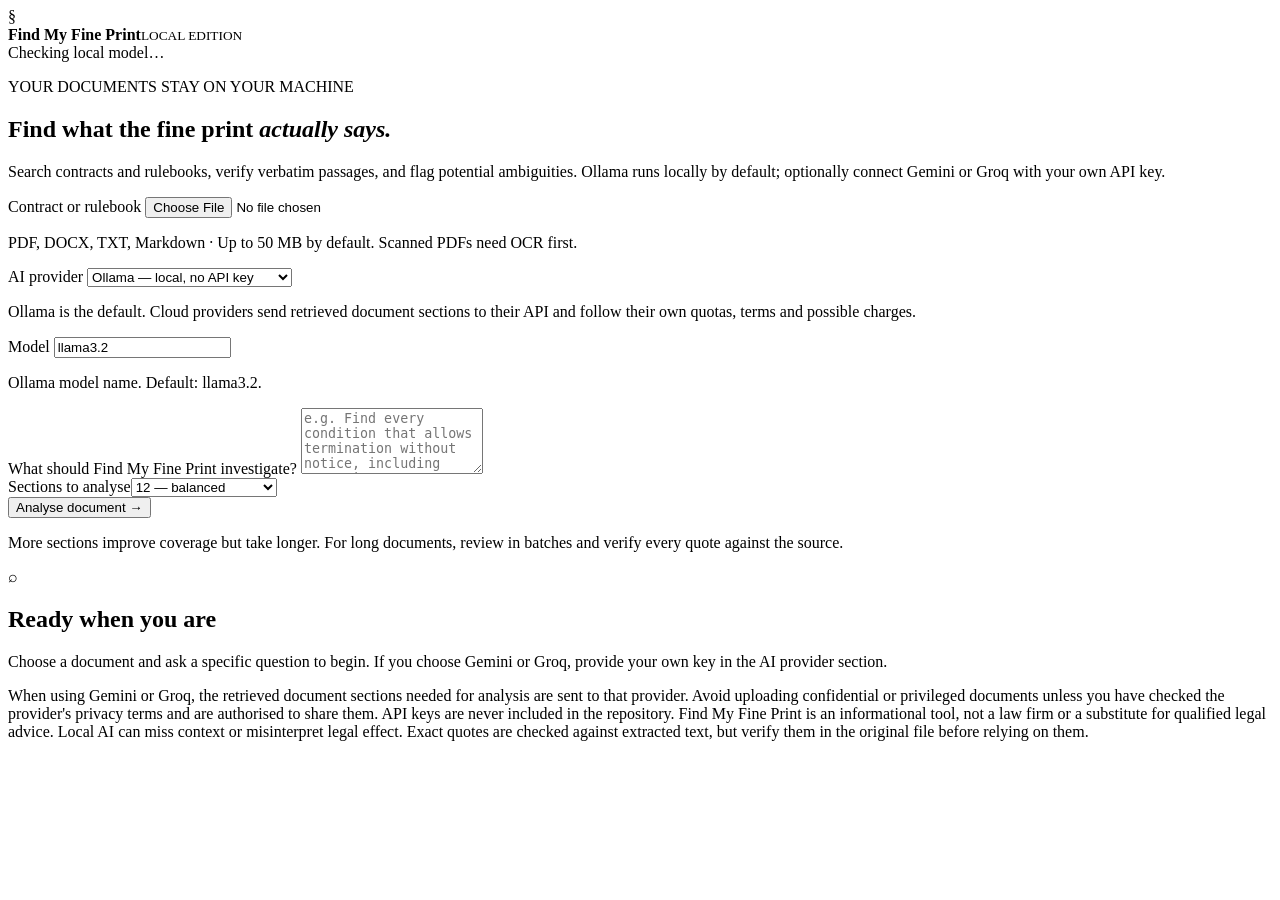
==== templates/index.html @ a8e7cacc "Add Find My Fine Print document analysis interface" ====
<!doctype html>
<html lang="en">
<head>
<meta charset="utf-8"><meta name="viewport" content="width=device-width,initial-scale=1">
<title>Find My Fine Print — Contract & Rulebook Analysis</title>
<link rel="stylesheet" href="/static/style.css">
</head>
<body>
<header><div class="brand"><span class="mark">§</span><div><strong>Find My Fine Print</strong><small>LOCAL EDITION</small></div></div><div id="health" class="health">Checking local model…</div></header>
<main>
<section class="hero"><p class="eyebrow">YOUR DOCUMENTS STAY ON YOUR MACHINE</p><h1>Find what the fine print <em>actually says.</em></h1><p>Search contracts and rulebooks, verify verbatim passages, and flag potential ambiguities. Ollama runs locally by default; optionally connect Gemini or Groq with your own API key.</p></section>
<section class="workspace">
<form id="form">
<label for="file">Contract or rulebook</label>
<input id="file" name="file" type="file" accept=".pdf,.docx,.txt,.md,.text" required>
<p class="hint">PDF, DOCX, TXT, Markdown · Up to 50 MB by default. Scanned PDFs need OCR first.</p>
<label for="provider">AI provider</label>
<select id="provider" name="provider">
<option value="ollama" selected>Ollama — local, no API key</option>
<option value="gemini">Google Gemini API — external</option>
<option value="groq">Groq API — external</option>
</select>
<p class="hint">Ollama is the default. Cloud providers send retrieved document sections to their API and follow their own quotas, terms and possible charges.</p>
<div id="key-group" hidden>
<label for="api_key">Your API key</label>
<input id="api_key" name="api_key" type="password" autocomplete="off" placeholder="Paste your provider API key">
<p id="key-help" class="hint">Your key is used for the current request and is not written to a settings file or database. Only use this local app on a trusted computer.</p>
<p id="key-link" class="hint"></p>
</div>
<label for="model">Model</label>
<input id="model" name="model" type="text" value="llama3.2" autocomplete="off" spellcheck="false">
<p id="model-help" class="hint">Ollama model name. Default: llama3.2.</p>
<label for="question">What should Find My Fine Print investigate?</label>
<textarea id="question" name="question" rows="4" placeholder="e.g. Find every condition that allows termination without notice, including exceptions." required></textarea>
<div class="row"><label for="sections">Sections to analyse</label><select id="sections" name="max_sections"><option value="6">6 — faster</option><option value="12" selected>12 — balanced</option><option value="20">20 — broader review</option><option value="30">30 — most coverage</option></select></div>
<button id="submit" type="submit">Analyse document →</button>
<p class="hint">More sections improve coverage but take longer. For long documents, review in batches and verify every quote against the source.</p>
</form>
<section id="state" class="state"><div class="symbol">⌕</div><h2>Ready when you are</h2><p>Choose a document and ask a specific question to begin. If you choose Gemini or Groq, provide your own key in the AI provider section.</p></section>
<section id="results" hidden>
<div id="summary" class="summary"></div>
<nav class="tabs"><button type="button" data-tab="quotes" class="active">Verbatim evidence</button><button type="button" data-tab="risks">Potential loopholes</button><button type="button" data-tab="answer">Answer & caveats</button><button type="button" data-tab="checks">What to verify</button></nav>
<div id="content"></div>
<button id="copy" type="button" class="secondary">Copy report</button>
</section>
</section>
<p class="disclaimer">When using Gemini or Groq, the retrieved document sections needed for analysis are sent to that provider. Avoid uploading confidential or privileged documents unless you have checked the provider's privacy terms and are authorised to share them. API keys are never included in the repository. Find My Fine Print is an informational tool, not a law firm or a substitute for qualified legal advice. Local AI can miss context or misinterpret legal effect. Exact quotes are checked against extracted text, but verify them in the original file before relying on them.</p>
</main>
<script src="/static/app.js"></script>
</body></html>
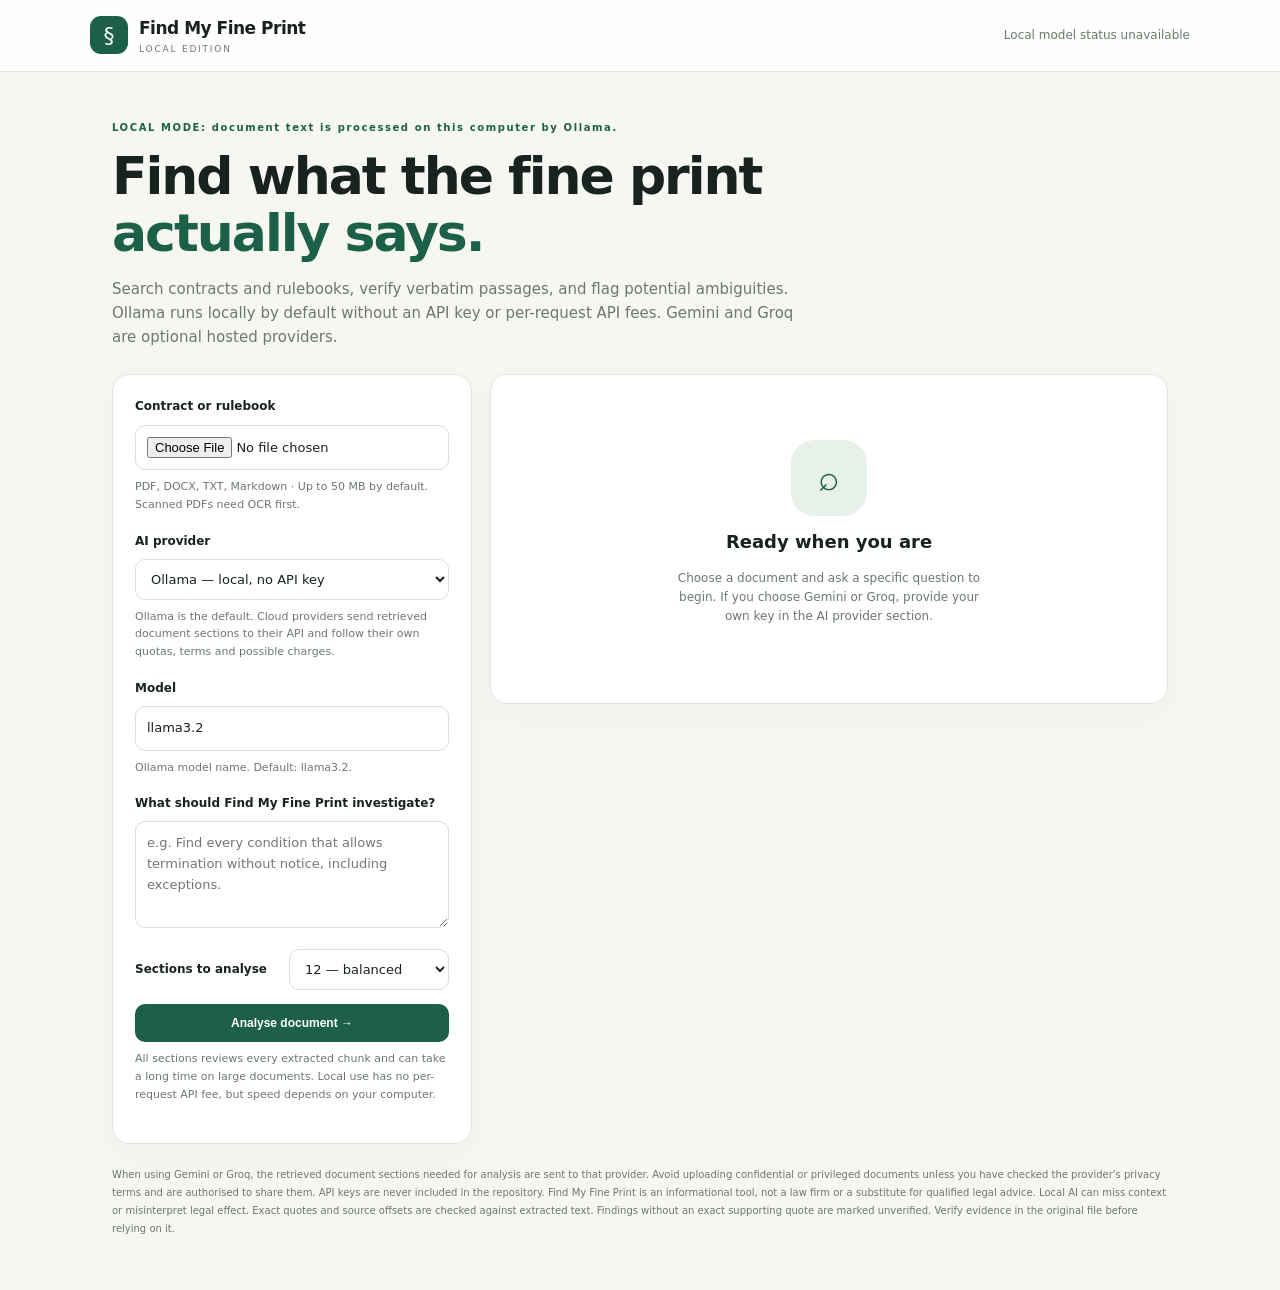
==== commit 985a5f4f: "Show truthful privacy mode and all-sections option" ====
--- a/templates/index.html
+++ b/templates/index.html
@@ -8,7 +8,7 @@
 <body>
 <header><div class="brand"><span class="mark">§</span><div><strong>Find My Fine Print</strong><small>LOCAL EDITION</small></div></div><div id="health" class="health">Checking local model…</div></header>
 <main>
-<section class="hero"><p class="eyebrow">YOUR DOCUMENTS STAY ON YOUR MACHINE</p><h1>Find what the fine print <em>actually says.</em></h1><p>Search contracts and rulebooks, verify verbatim passages, and flag potential ambiguities. Ollama runs locally by default; optionally connect Gemini or Groq with your own API key.</p></section>
+<section class="hero"><p class="eyebrow" id="privacy-label">LOCAL MODE: document text is processed on this computer by Ollama.</p><h1>Find what the fine print <em>actually says.</em></h1><p>Search contracts and rulebooks, verify verbatim passages, and flag potential ambiguities. Ollama runs locally by default without an API key or per-request API fees. Gemini and Groq are optional hosted providers.</p></section>
 <section class="workspace">
 <form id="form">
 <label for="file">Contract or rulebook</label>
@@ -32,9 +32,9 @@
 <p id="model-help" class="hint">Ollama model name. Default: llama3.2.</p>
 <label for="question">What should Find My Fine Print investigate?</label>
 <textarea id="question" name="question" rows="4" placeholder="e.g. Find every condition that allows termination without notice, including exceptions." required></textarea>
-<div class="row"><label for="sections">Sections to analyse</label><select id="sections" name="max_sections"><option value="6">6 — faster</option><option value="12" selected>12 — balanced</option><option value="20">20 — broader review</option><option value="30">30 — most coverage</option></select></div>
+<div class="row"><label for="sections">Sections to analyse</label><select id="sections" name="max_sections"><option value="6">6 — faster</option><option value="12" selected>12 — balanced</option><option value="20">20 — broader review</option><option value="30">30 — broad review</option><option value="0">All sections — most coverage</option></select></div>
 <button id="submit" type="submit">Analyse document →</button>
-<p class="hint">More sections improve coverage but take longer. For long documents, review in batches and verify every quote against the source.</p>
+<p class="hint">All sections reviews every extracted chunk and can take a long time on large documents. Local use has no per-request API fee, but speed depends on your computer.</p>
 </form>
 <section id="state" class="state"><div class="symbol">⌕</div><h2>Ready when you are</h2><p>Choose a document and ask a specific question to begin. If you choose Gemini or Groq, provide your own key in the AI provider section.</p></section>
 <section id="results" hidden>
@@ -44,7 +44,7 @@
 <button id="copy" type="button" class="secondary">Copy report</button>
 </section>
 </section>
-<p class="disclaimer">When using Gemini or Groq, the retrieved document sections needed for analysis are sent to that provider. Avoid uploading confidential or privileged documents unless you have checked the provider's privacy terms and are authorised to share them. API keys are never included in the repository. Find My Fine Print is an informational tool, not a law firm or a substitute for qualified legal advice. Local AI can miss context or misinterpret legal effect. Exact quotes are checked against extracted text, but verify them in the original file before relying on them.</p>
+<p class="disclaimer">When using Gemini or Groq, the retrieved document sections needed for analysis are sent to that provider. Avoid uploading confidential or privileged documents unless you have checked the provider's privacy terms and are authorised to share them. API keys are never included in the repository. Find My Fine Print is an informational tool, not a law firm or a substitute for qualified legal advice. Local AI can miss context or misinterpret legal effect. Exact quotes and source offsets are checked against extracted text. Findings without an exact supporting quote are marked unverified. Verify evidence in the original file before relying on it.</p>
 </main>
 <script src="/static/app.js"></script>
 </body></html>
--- a/static/style.css
+++ b/static/style.css
@@ -0,0 +1 @@
+:root{--ink:#18221e;--muted:#6c786f;--paper:#f6f7f3;--line:#e1e7df;--green:#1d6048;--mint:#e7f0e9;--red:#fff4f0}*{box-sizing:border-box}body{margin:0;background:var(--paper);color:var(--ink);font:15px/1.6 system-ui,-apple-system,Segoe UI,sans-serif}header{min-height:72px;border-bottom:1px solid var(--line);background:#ffffffd9;display:flex;align-items:center;justify-content:space-between;gap:14px;padding:12px max(20px,calc((100vw - 1100px)/2))}.brand{display:flex;gap:11px;align-items:center}.brand strong{display:block;font-size:17px;letter-spacing:-.5px}.brand small{display:block;font-size:9px;letter-spacing:1.8px;color:var(--muted)}.mark{display:grid;place-items:center;background:var(--green);color:white;border-radius:11px;width:38px;height:38px;font-size:22px}.health{font-size:12px;color:var(--muted)}main{max-width:1100px;margin:auto;padding:38px 22px 30px}.hero{margin-bottom:25px}.eyebrow{font-size:10px;font-weight:800;letter-spacing:1.6px;color:var(--green)}h1{font-size:clamp(32px,5vw,52px);line-height:1.1;letter-spacing:-2px;margin:12px 0;max-width:800px}h1 em{color:var(--green);font-style:normal}.hero>p:last-child{max-width:700px;color:var(--muted)}.workspace{display:grid;grid-template-columns:minmax(280px,360px) minmax(0,1fr);gap:18px;align-items:start}.workspace form,.state,#results{background:white;border:1px solid var(--line);border-radius:17px;padding:22px;box-shadow:0 12px 36px #223b2a08}label{display:block;font-size:12px;font-weight:750;margin:0 0 8px}input[type=file],textarea,select,#model,#api_key{width:100%;border:1px solid #d8e0d8;border-radius:10px;padding:11px;background:white;color:var(--ink);font:inherit;font-size:13px}textarea{resize:vertical;margin-bottom:14px}.hint{font-size:11px;color:var(--muted);line-height:1.6;margin:8px 0 18px}.row{display:flex;align-items:center;justify-content:space-between;gap:10px;margin-bottom:14px}.row label{margin:0}.row select{width:auto;max-width:160px}button{border:0;border-radius:10px;background:var(--green);color:white;padding:12px 15px;font-weight:750;font-size:12px;cursor:pointer}button:disabled{opacity:.5;cursor:wait}form>button{width:100%}.secondary{background:white;color:var(--green);border:1px solid var(--line);margin-top:14px}.state{min-height:330px;text-align:center;display:flex;flex-direction:column;justify-content:center;align-items:center;color:var(--muted)}.state h2{color:var(--ink);font-size:18px;margin:12px 0 0}.state p{font-size:12px;max-width:320px}.symbol{width:76px;height:76px;border-radius:24px;background:var(--mint);display:grid;place-items:center;color:var(--green);font-size:36px}.summary{font-size:12px;line-height:1.7;color:var(--muted);padding-bottom:14px;border-bottom:1px solid var(--line)}.tabs{display:flex;gap:4px;overflow:auto;border-bottom:1px solid var(--line);margin:12px 0}.tabs button{background:transparent;color:var(--muted);border-radius:0;padding:11px 8px;border-bottom:2px solid transparent;white-space:nowrap}.tabs button.active{color:var(--green);border-bottom-color:var(--green)}.quote,.risk,.answer{border:1px solid var(--line);border-radius:12px;padding:14px;margin:10px 0}.quote blockquote{margin:8px 0;font-size:13px;white-space:pre-wrap;overflow-wrap:anywhere}.meta,.small{font-size:10px;color:var(--muted)}.tag{font-size:9px;letter-spacing:.7px;text-transform:uppercase;color:var(--green);font-weight:800}.quote p,.risk p,.answer p,.answer li{font-size:12px;line-height:1.75}.risk{background:#fffaf8;border-color:#f0d9d3}.risk h3{font-size:13px;margin:4px 0}.risk .severity{font-size:9px;color:#9b3f2d;font-weight:800}.error{padding:12px;background:var(--red);color:#8a3829;border:1px solid #f0d9d3;border-radius:10px;font-size:12px}.disclaimer{font-size:10px;color:var(--muted);line-height:1.8;margin:22px 0}.spinner{display:inline-block;width:20px;height:20px;border:3px solid var(--line);border-top-color:var(--green);border-radius:50%;animation:spin .8s linear infinite}@keyframes spin{to{transform:rotate(360deg)}}[hidden]{display:none!important}#key-link a{color:var(--green);font-weight:800}#key-group{padding:12px;border:1px solid var(--line);border-radius:12px;background:#fbfcfa;margin:8px 0 14px}#key-group .hint:last-child{margin-bottom:0}@media(max-width:820px){.workspace{grid-template-columns:1fr}header{padding:12px 18px}main{padding:28px 14px}.state{min-height:180px}}
